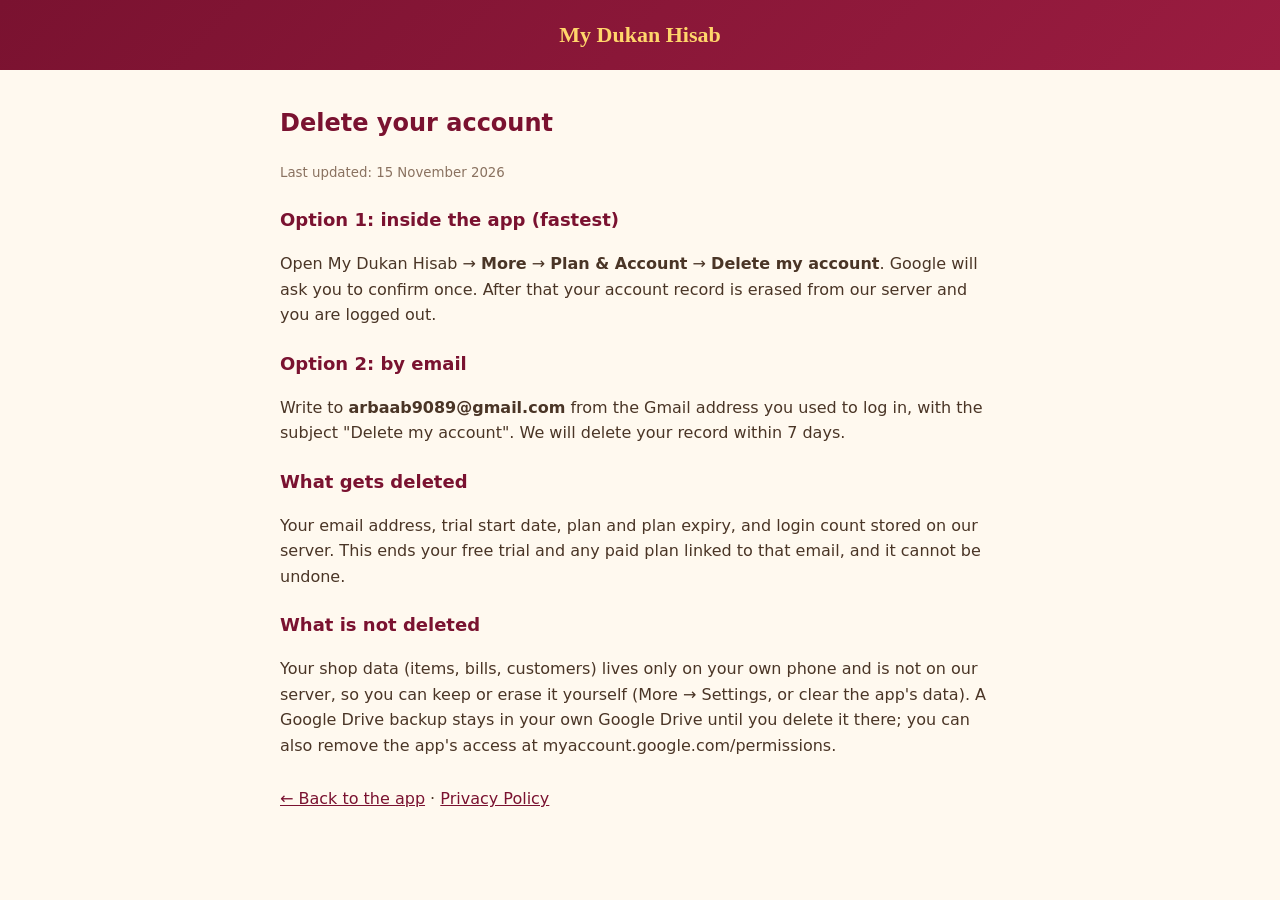
==== delete-account.html @ 7aa6e14f "Add files via upload" ====
<!doctype html><html lang="en"><head><meta charset="utf-8"><meta name="viewport" content="width=device-width,initial-scale=1"><title>Delete Account · My Dukan Hisab</title>
<style>body{margin:0;background:#fff9ef;color:#2b1a10;font:16px/1.6 system-ui,-apple-system,'Segoe UI',Roboto,sans-serif}header{background:linear-gradient(135deg,#7a1230,#9a1c40);color:#ffd66b;padding:22px 16px;text-align:center;font:700 22px Georgia,serif}main{max-width:720px;margin:0 auto;padding:18px 16px 40px}h2{color:#7a1230;font-size:18px;margin:22px 0 6px}p,li{color:#4a3526}a{color:#7a1230}small{color:#8a7260}</style>
</head><body><header>My Dukan Hisab</header><main><h1 style="font-size:24px;color:#7a1230">Delete your account</h1><small>Last updated: 15 November 2026</small>
<h2>Option 1: inside the app (fastest)</h2><p>Open My Dukan Hisab &rarr; <b>More</b> &rarr; <b>Plan &amp; Account</b> &rarr; <b>Delete my account</b>. Google will ask you to confirm once. After that your account record is erased from our server and you are logged out.</p>
<h2>Option 2: by email</h2><p>Write to <b>arbaab9089@gmail.com</b> from the Gmail address you used to log in, with the subject "Delete my account". We will delete your record within 7 days.</p>
<h2>What gets deleted</h2><p>Your email address, trial start date, plan and plan expiry, and login count stored on our server. This ends your free trial and any paid plan linked to that email, and it cannot be undone.</p>
<h2>What is not deleted</h2><p>Your shop data (items, bills, customers) lives only on your own phone and is not on our server, so you can keep or erase it yourself (More &rarr; Settings, or clear the app's data). A Google Drive backup stays in your own Google Drive until you delete it there; you can also remove the app's access at myaccount.google.com/permissions.</p>
<p style="margin-top:28px"><a href="./">&larr; Back to the app</a> · <a href="privacy.html">Privacy Policy</a></p></main></body></html>
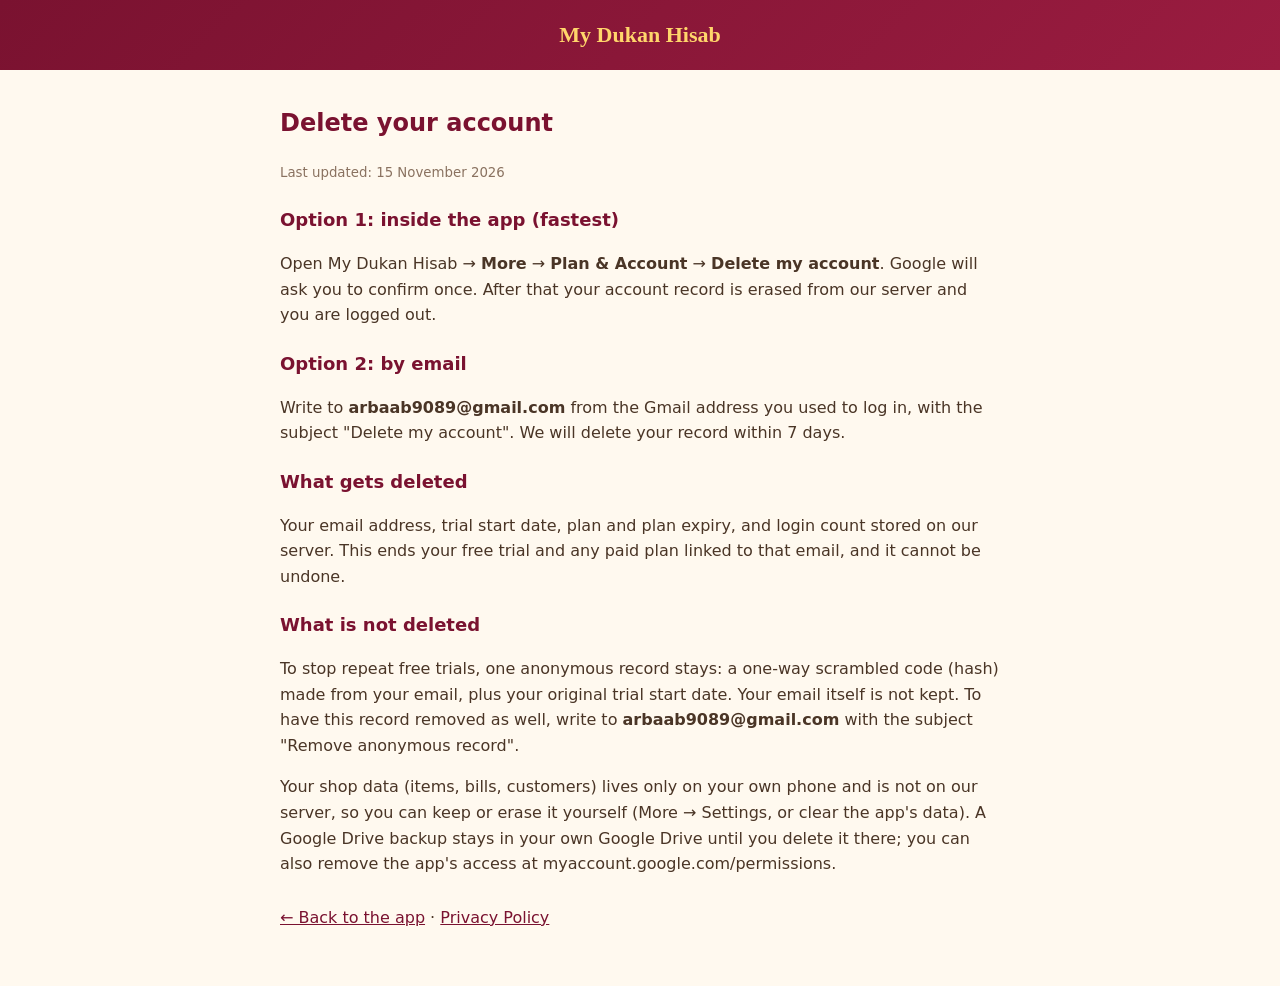
==== commit cdb6a6ea: "Add files via upload" ====
--- a/delete-account.html
+++ b/delete-account.html
@@ -4,5 +4,5 @@
 <h2>Option 1: inside the app (fastest)</h2><p>Open My Dukan Hisab &rarr; <b>More</b> &rarr; <b>Plan &amp; Account</b> &rarr; <b>Delete my account</b>. Google will ask you to confirm once. After that your account record is erased from our server and you are logged out.</p>
 <h2>Option 2: by email</h2><p>Write to <b>arbaab9089@gmail.com</b> from the Gmail address you used to log in, with the subject "Delete my account". We will delete your record within 7 days.</p>
 <h2>What gets deleted</h2><p>Your email address, trial start date, plan and plan expiry, and login count stored on our server. This ends your free trial and any paid plan linked to that email, and it cannot be undone.</p>
-<h2>What is not deleted</h2><p>Your shop data (items, bills, customers) lives only on your own phone and is not on our server, so you can keep or erase it yourself (More &rarr; Settings, or clear the app's data). A Google Drive backup stays in your own Google Drive until you delete it there; you can also remove the app's access at myaccount.google.com/permissions.</p>
+<h2>What is not deleted</h2><p>To stop repeat free trials, one anonymous record stays: a one-way scrambled code (hash) made from your email, plus your original trial start date. Your email itself is not kept. To have this record removed as well, write to <b>arbaab9089@gmail.com</b> with the subject "Remove anonymous record". </p><p>Your shop data (items, bills, customers) lives only on your own phone and is not on our server, so you can keep or erase it yourself (More &rarr; Settings, or clear the app's data). A Google Drive backup stays in your own Google Drive until you delete it there; you can also remove the app's access at myaccount.google.com/permissions.</p>
 <p style="margin-top:28px"><a href="./">&larr; Back to the app</a> · <a href="privacy.html">Privacy Policy</a></p></main></body></html>
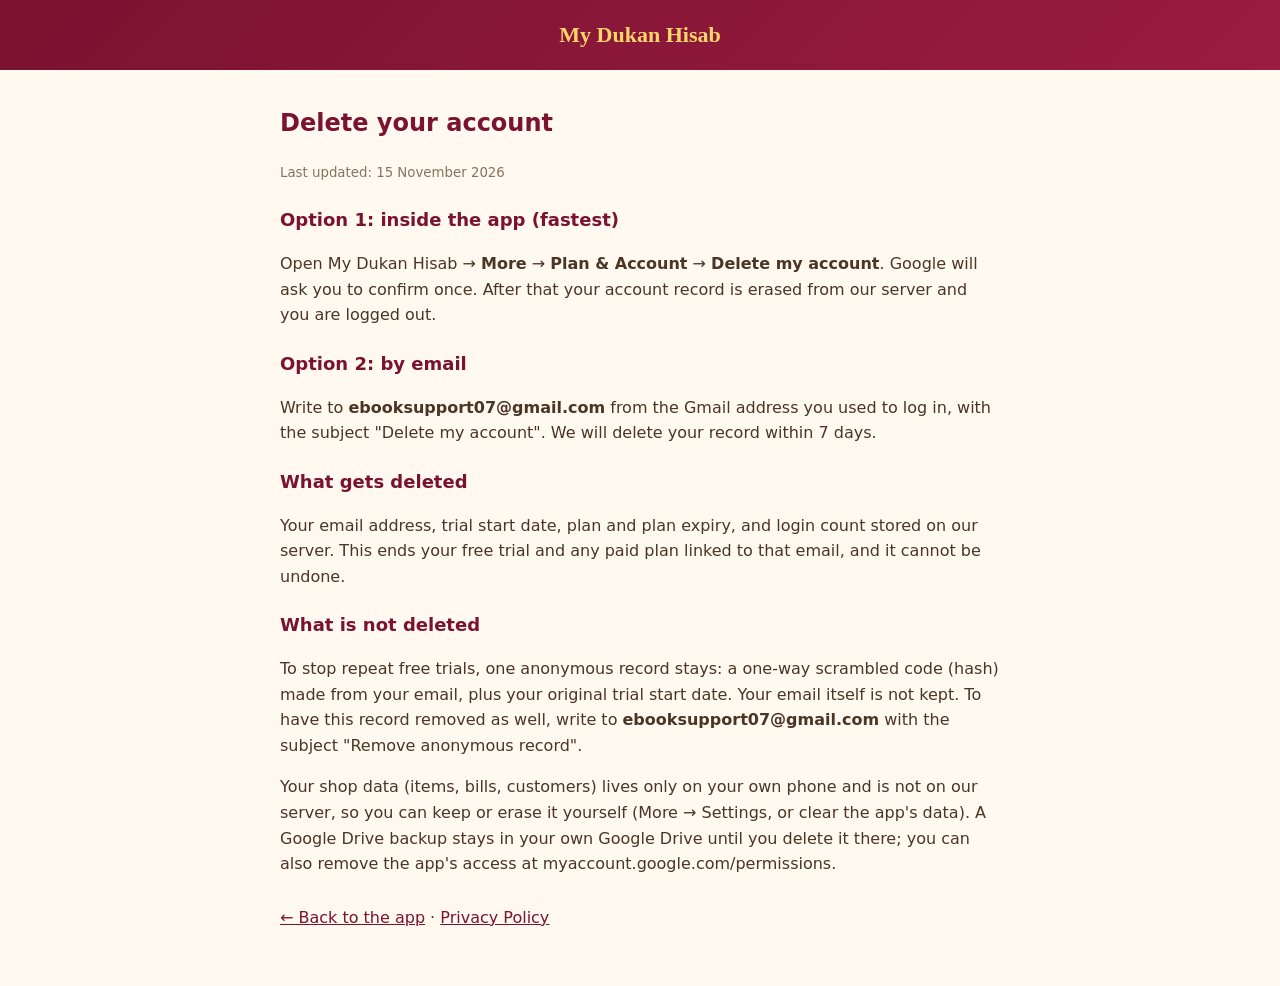
==== commit 3a67003c: "Add files via upload" ====
--- a/delete-account.html
+++ b/delete-account.html
@@ -2,7 +2,7 @@
 <style>body{margin:0;background:#fff9ef;color:#2b1a10;font:16px/1.6 system-ui,-apple-system,'Segoe UI',Roboto,sans-serif}header{background:linear-gradient(135deg,#7a1230,#9a1c40);color:#ffd66b;padding:22px 16px;text-align:center;font:700 22px Georgia,serif}main{max-width:720px;margin:0 auto;padding:18px 16px 40px}h2{color:#7a1230;font-size:18px;margin:22px 0 6px}p,li{color:#4a3526}a{color:#7a1230}small{color:#8a7260}</style>
 </head><body><header>My Dukan Hisab</header><main><h1 style="font-size:24px;color:#7a1230">Delete your account</h1><small>Last updated: 15 November 2026</small>
 <h2>Option 1: inside the app (fastest)</h2><p>Open My Dukan Hisab &rarr; <b>More</b> &rarr; <b>Plan &amp; Account</b> &rarr; <b>Delete my account</b>. Google will ask you to confirm once. After that your account record is erased from our server and you are logged out.</p>
-<h2>Option 2: by email</h2><p>Write to <b>arbaab9089@gmail.com</b> from the Gmail address you used to log in, with the subject "Delete my account". We will delete your record within 7 days.</p>
+<h2>Option 2: by email</h2><p>Write to <b>ebooksupport07@gmail.com</b> from the Gmail address you used to log in, with the subject "Delete my account". We will delete your record within 7 days.</p>
 <h2>What gets deleted</h2><p>Your email address, trial start date, plan and plan expiry, and login count stored on our server. This ends your free trial and any paid plan linked to that email, and it cannot be undone.</p>
-<h2>What is not deleted</h2><p>To stop repeat free trials, one anonymous record stays: a one-way scrambled code (hash) made from your email, plus your original trial start date. Your email itself is not kept. To have this record removed as well, write to <b>arbaab9089@gmail.com</b> with the subject "Remove anonymous record". </p><p>Your shop data (items, bills, customers) lives only on your own phone and is not on our server, so you can keep or erase it yourself (More &rarr; Settings, or clear the app's data). A Google Drive backup stays in your own Google Drive until you delete it there; you can also remove the app's access at myaccount.google.com/permissions.</p>
+<h2>What is not deleted</h2><p>To stop repeat free trials, one anonymous record stays: a one-way scrambled code (hash) made from your email, plus your original trial start date. Your email itself is not kept. To have this record removed as well, write to <b>ebooksupport07@gmail.com</b> with the subject "Remove anonymous record". </p><p>Your shop data (items, bills, customers) lives only on your own phone and is not on our server, so you can keep or erase it yourself (More &rarr; Settings, or clear the app's data). A Google Drive backup stays in your own Google Drive until you delete it there; you can also remove the app's access at myaccount.google.com/permissions.</p>
 <p style="margin-top:28px"><a href="./">&larr; Back to the app</a> · <a href="privacy.html">Privacy Policy</a></p></main></body></html>
